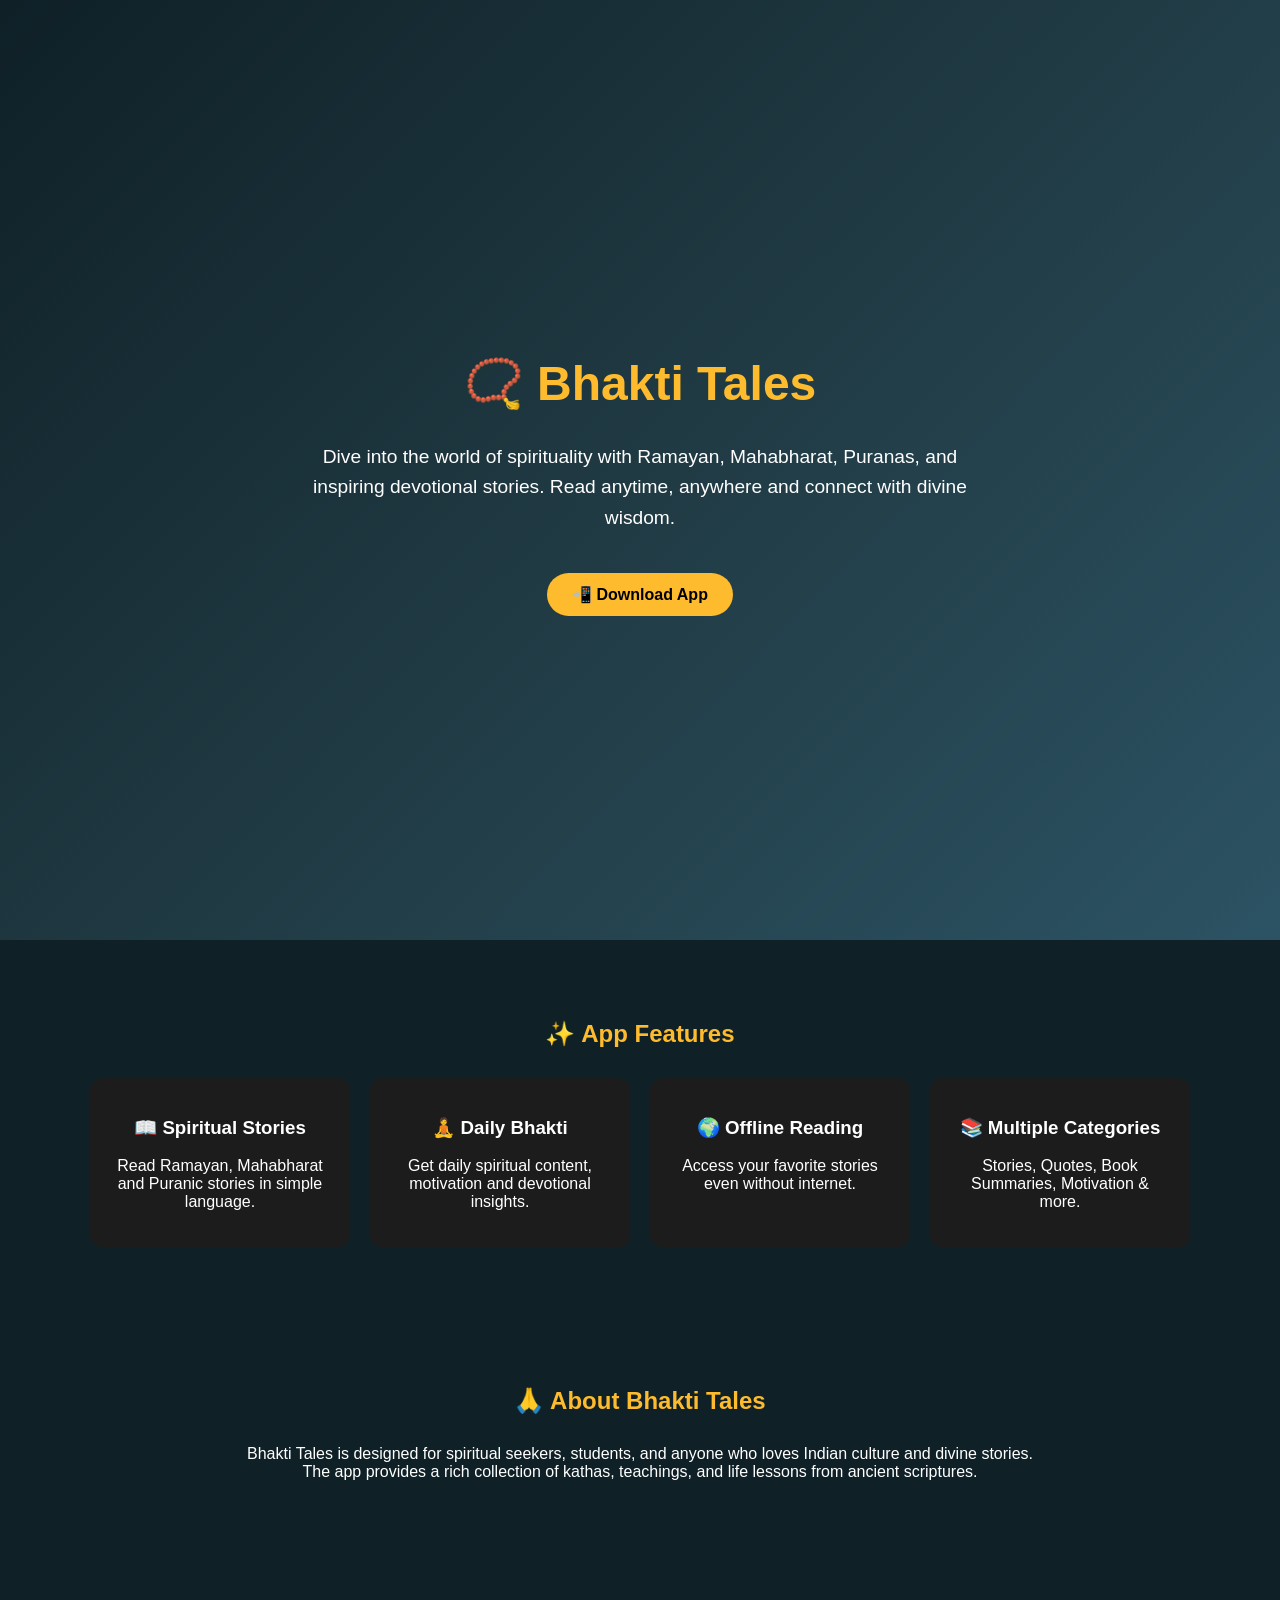
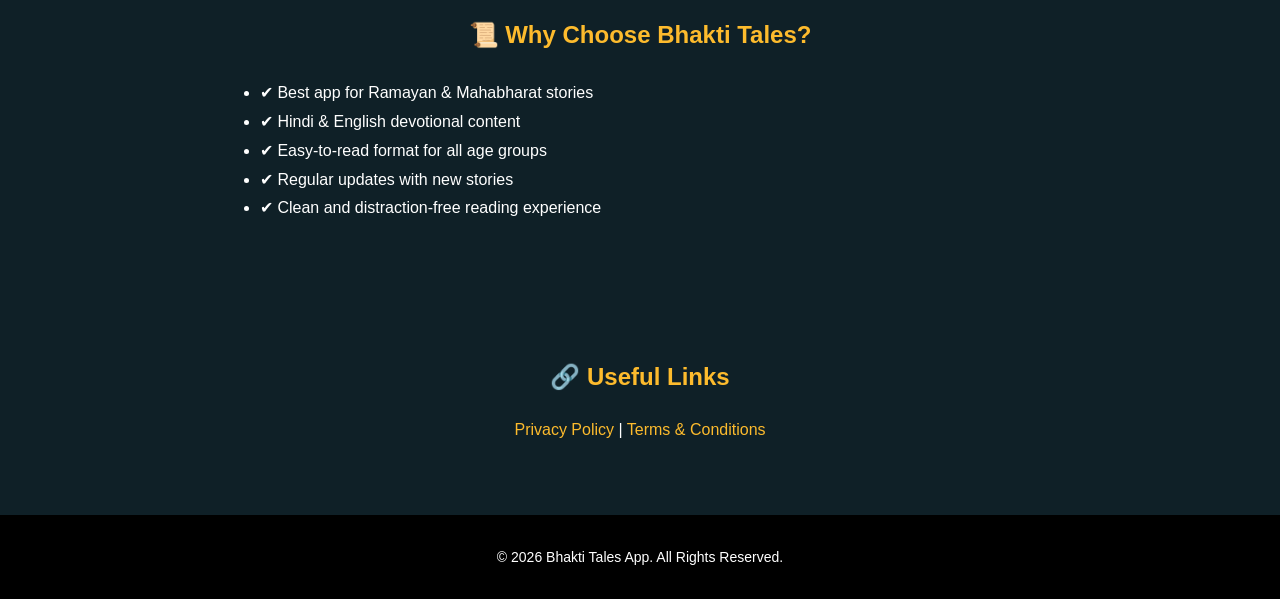
==== apps/bhakti-tales/index.html @ 16e6bbae "created landing page for bhakti tales" ====
<!DOCTYPE html>
<html lang="en">
<head>
<meta charset="UTF-8">
<meta name="viewport" content="width=device-width, initial-scale=1.0">

<title>Bhakti Tales App – Read Spiritual Stories, Ramayan, Mahabharat Kathas</title>

<meta name="description" content="Bhakti Tales is a devotional storytelling app with Ramayan, Mahabharat, Puranas, motivational stories, and spiritual content in Hindi & English. Read anytime, anywhere.">
<meta name="keywords" content="Bhakti Tales, Ramayan stories app, Mahabharat kathas, devotional stories, Hindu stories app, spiritual app India, Hindi stories app">

<meta name="author" content="Bhakti Tales">

<!-- Open Graph -->
<meta property="og:title" content="Bhakti Tales App – Spiritual Stories & Kathas">
<meta property="og:description" content="Explore Ramayan, Mahabharat, Puranas and devotional stories in one app.">
<meta property="og:type" content="website">

<style>
body{
    margin:0;
    font-family: 'Segoe UI', Tahoma, Geneva, Verdana, sans-serif;
    background:#0f2027;
    color:#fff;
}

/* HERO */
.hero{
    height:100vh;
    display:flex;
    flex-direction:column;
    justify-content:center;
    align-items:center;
    text-align:center;
    background: linear-gradient(135deg,#0f2027,#203a43,#2c5364);
    padding:20px;
}

.hero h1{
    font-size:3rem;
    margin-bottom:10px;
    color:#fdbb2d;
}

.hero p{
    max-width:700px;
    font-size:1.2rem;
    line-height:1.6;
}

.btn{
    margin-top:20px;
    padding:12px 25px;
    background:#fdbb2d;
    color:#000;
    border:none;
    border-radius:30px;
    text-decoration:none;
    font-weight:bold;
    transition:0.3s;
}

.btn:hover{
    background:#ff9800;
}

/* SECTION */
.section{
    padding:60px 20px;
    max-width:1100px;
    margin:auto;
}

.section h2{
    text-align:center;
    margin-bottom:30px;
    color:#fdbb2d;
}

/* FEATURES */
.features{
    display:grid;
    grid-template-columns:repeat(auto-fit,minmax(250px,1fr));
    gap:20px;
}

.card{
    background:#1c1c1c;
    padding:20px;
    border-radius:12px;
    text-align:center;
    transition:0.3s;
}

.card:hover{
    transform:translateY(-5px);
}

/* FOOTER */
.footer{
    text-align:center;
    padding:20px;
    background:#000;
    font-size:14px;
}

a{
    color:#fdbb2d;
    text-decoration:none;
}
</style>

</head>

<body>

<!-- HERO -->
<div class="hero">
    <h1>📿 Bhakti Tales</h1>
    <p>
        Dive into the world of spirituality with Ramayan, Mahabharat, Puranas, and inspiring devotional stories. 
        Read anytime, anywhere and connect with divine wisdom.
    </p>
    <a href="#" class="btn">📲 Download App</a>
</div>

<!-- FEATURES -->
<div class="section">
    <h2>✨ App Features</h2>
    <div class="features">

        <div class="card">
            <h3>📖 Spiritual Stories</h3>
            <p>Read Ramayan, Mahabharat and Puranic stories in simple language.</p>
        </div>

        <div class="card">
            <h3>🧘 Daily Bhakti</h3>
            <p>Get daily spiritual content, motivation and devotional insights.</p>
        </div>

        <div class="card">
            <h3>🌍 Offline Reading</h3>
            <p>Access your favorite stories even without internet.</p>
        </div>

        <div class="card">
            <h3>📚 Multiple Categories</h3>
            <p>Stories, Quotes, Book Summaries, Motivation & more.</p>
        </div>

    </div>
</div>

<!-- ABOUT -->
<div class="section">
    <h2>🙏 About Bhakti Tales</h2>
    <p style="text-align:center; max-width:800px; margin:auto;">
        Bhakti Tales is designed for spiritual seekers, students, and anyone who loves Indian culture and divine stories.
        The app provides a rich collection of kathas, teachings, and life lessons from ancient scriptures.
    </p>
</div>

<!-- SEO CONTENT -->
<div class="section">
    <h2>📜 Why Choose Bhakti Tales?</h2>
    <ul style="max-width:800px; margin:auto; line-height:1.8;">
        <li>✔ Best app for Ramayan & Mahabharat stories</li>
        <li>✔ Hindi & English devotional content</li>
        <li>✔ Easy-to-read format for all age groups</li>
        <li>✔ Regular updates with new stories</li>
        <li>✔ Clean and distraction-free reading experience</li>
    </ul>
</div>

<!-- LINKS -->
<div class="section" style="text-align:center;">
    <h2>🔗 Useful Links</h2>
    <p>
        <a href="privacy.html">Privacy Policy</a> |
        <a href="#">Terms & Conditions</a>
    </p>
</div>

<!-- FOOTER -->
<div class="footer">
    <p>© 2026 Bhakti Tales App. All Rights Reserved.</p>
</div>

</body>
</html>
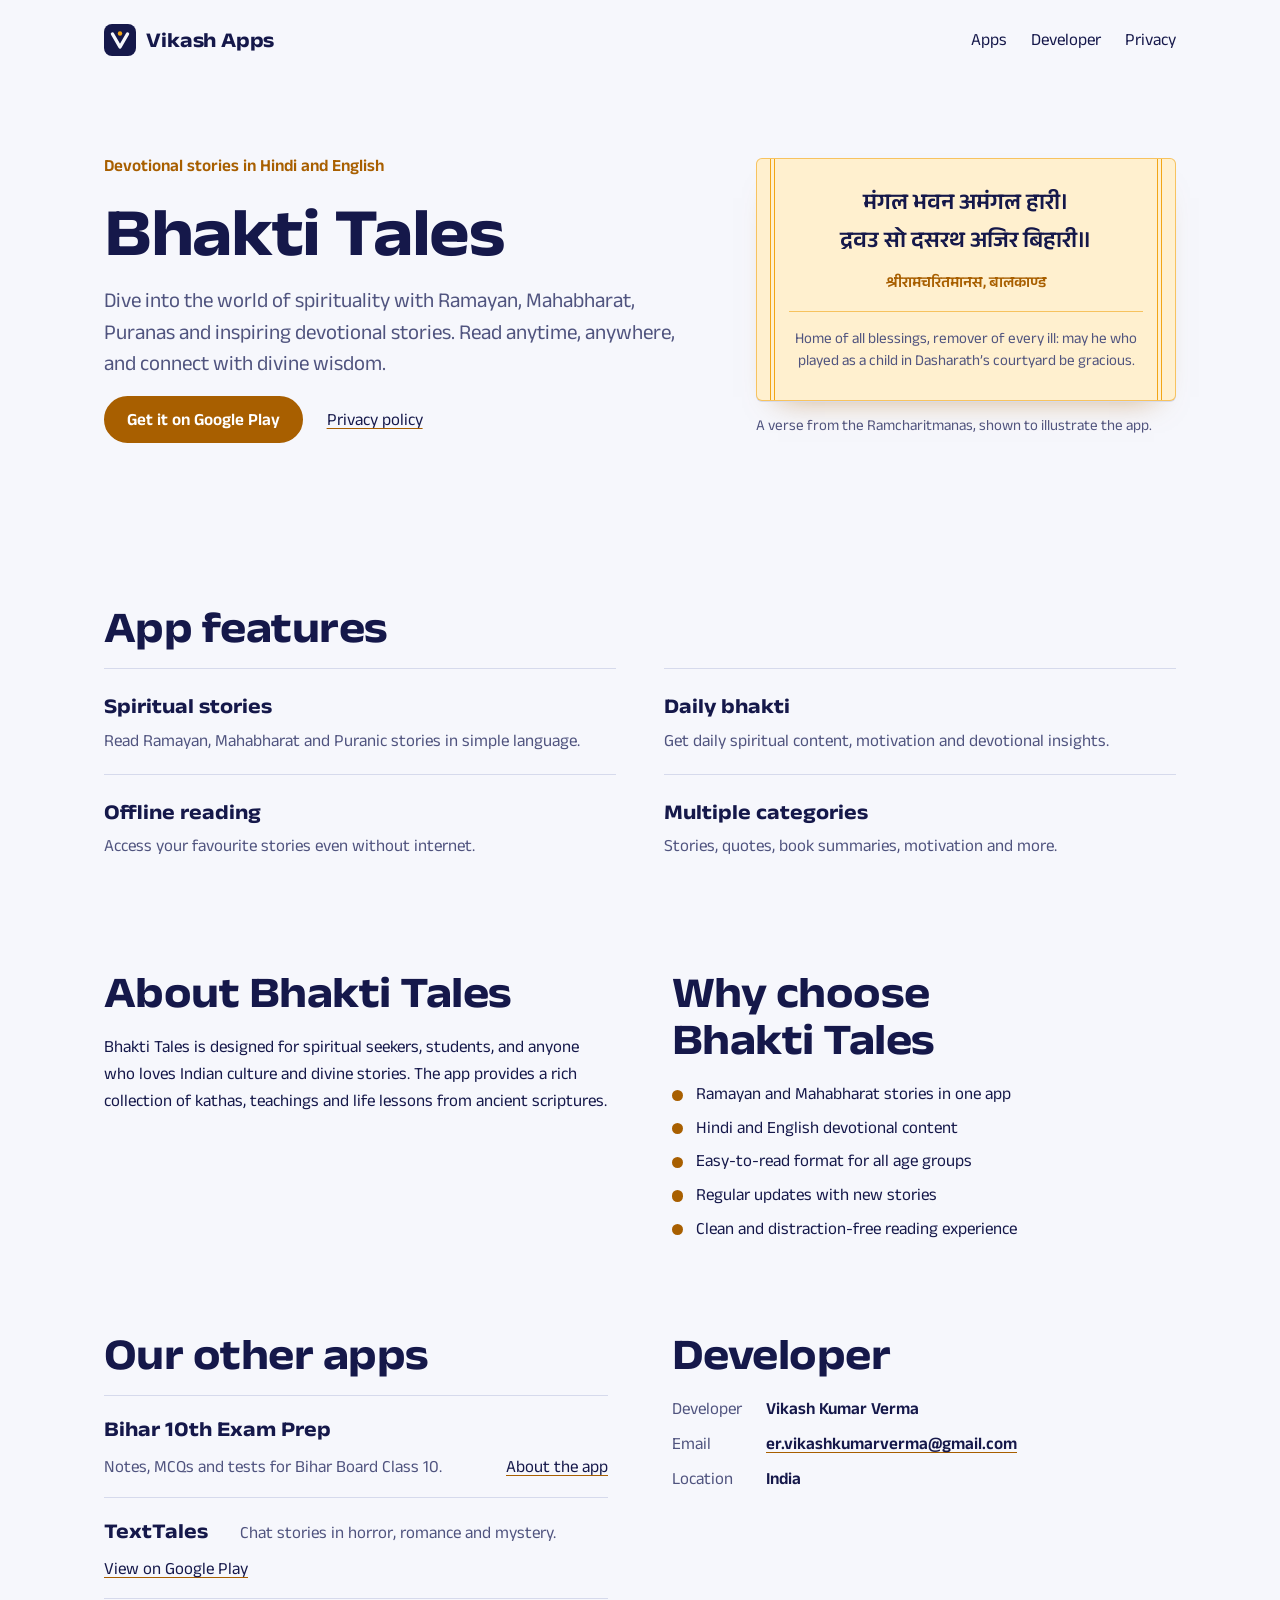
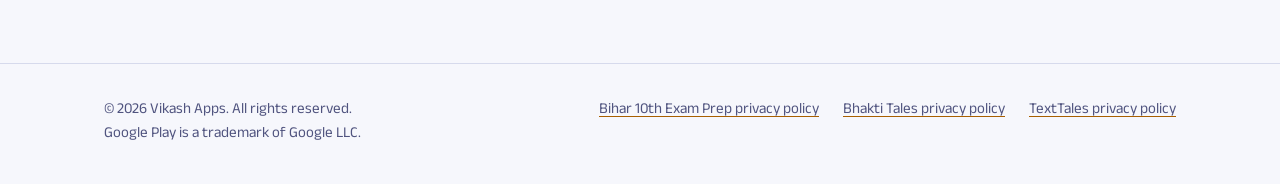
==== commit 13966a04: "Upgraded website" ====
--- a/apps/bhakti-tales/index.html
+++ b/apps/bhakti-tales/index.html
@@ -2,190 +2,116 @@
 <html lang="en">
 <head>
 <meta charset="UTF-8">
-<meta name="viewport" content="width=device-width, initial-scale=1.0">
+<meta name="viewport" content="width=device-width, initial-scale=1">
+<title>Bhakti Tales App – Read Spiritual Stories, Ramayan, Mahabharat Kathas</title>
+<meta name="description" content="Bhakti Tales is a devotional storytelling app with Ramayan, Mahabharat, Puranas, motivational stories, and spiritual content in Hindi &amp; English. Read anytime, anywhere.">
+<meta name="author" content="Vikash Kumar Verma">
+<link rel="canonical" href="https://vikashbhr.github.io/apps/bhakti-tales/">
+<meta property="og:type" content="website">
+<meta property="og:site_name" content="Vikash Apps">
+<meta property="og:title" content="Bhakti Tales App – Spiritual Stories & Kathas">
+<meta property="og:description" content="Bhakti Tales is a devotional storytelling app with Ramayan, Mahabharat, Puranas, motivational stories, and spiritual content in Hindi &amp; English. Read anytime, anywhere.">
+<meta property="og:url" content="https://vikashbhr.github.io/apps/bhakti-tales/">
+<meta property="og:image" content="https://vikashbhr.github.io/assets/og.png">
+<meta name="twitter:card" content="summary_large_image">
+<meta name="theme-color" content="#15184A">
+<link rel="icon" href="../../assets/favicon.svg" type="image/svg+xml">
+<link rel="preconnect" href="https://fonts.googleapis.com">
+<link rel="preconnect" href="https://fonts.gstatic.com" crossorigin>
+<link rel="stylesheet" href="https://fonts.googleapis.com/css2?family=Anek+Devanagari:wdth,wght@75..125,100..800&family=Anek+Latin:wdth,wght@75..125,100..800&display=swap">
+<link rel="stylesheet" href="../../assets/site.css">
+</head>
+<body data-app="bhakti">
+<a class="skip" href="#main">Skip to content</a>
 
-<title>Bhakti Tales App – Read Spiritual Stories, Ramayan, Mahabharat Kathas</title>
+<header class="wrap site-head">
+  <a class="brand" href="../../index.html"><svg viewBox="0 0 32 32" aria-hidden="true"><rect width="32" height="32" rx="8" style="fill:var(--ink)"/><path d="M8.5 10l7.5 13 7.5-13" fill="none" style="stroke:var(--paper)" stroke-width="3.4" stroke-linecap="round" stroke-linejoin="round"/><circle cx="16" cy="9.5" r="2.2" style="fill:var(--marigold-fill)"/></svg>Vikash Apps</a>
+  <nav class="site-nav" aria-label="Site">
+    <a href="../../index.html#apps">Apps</a>
+    <a href="../../index.html#developer">Developer</a>
+    <a href="../../index.html#privacy">Privacy</a>
+  </nav>
+</header>
 
-<meta name="description" content="Bhakti Tales is a devotional storytelling app with Ramayan, Mahabharat, Puranas, motivational stories, and spiritual content in Hindi & English. Read anytime, anywhere.">
-<meta name="keywords" content="Bhakti Tales, Ramayan stories app, Mahabharat kathas, devotional stories, Hindu stories app, spiritual app India, Hindi stories app">
+<main id="main">
+  <section class="wrap page-hero">
+    <div class="stack">
+      <p class="kicker">Devotional stories in Hindi and English</p>
+      <h1>Bhakti Tales</h1>
+      <p class="lede">Dive into the world of spirituality with Ramayan, Mahabharat, Puranas and inspiring devotional stories. Read anytime, anywhere, and connect with divine wisdom.</p>
+      <p class="actions"><a class="btn" href="https://play.google.com/store/apps/details?id=com.technovikash.bhaktitales" target="_blank" rel="noopener">Get it on Google Play</a><a href="privacy-policy.html">Privacy policy</a></p>
+    </div>
+    <figure class="specimen pothi" data-app="bhakti">
+        <div class="sheet">
+          <p class="verse" lang="hi">मंगल भवन अमंगल हारी।<br>द्रवउ सो दसरथ अजिर बिहारी॥</p>
+          <p class="verse-src" lang="hi">श्रीरामचरितमानस, बालकाण्ड</p>
+          <p class="verse-gloss">Home of all blessings, remover of every ill: may he who played as a child in Dasharath’s courtyard be gracious.</p>
+        </div>
+        <figcaption>A verse from the Ramcharitmanas, shown to illustrate the app.</figcaption>
+      </figure>
+  </section>
 
-<meta name="author" content="Bhakti Tales">
+  <section class="wrap section">
+    <div class="stack">
+      <h2>App features</h2>
+      <dl class="features">
+        <div><dt>Spiritual stories</dt><dd>Read Ramayan, Mahabharat and Puranic stories in simple language.</dd></div>
+        <div><dt>Daily bhakti</dt><dd>Get daily spiritual content, motivation and devotional insights.</dd></div>
+        <div><dt>Offline reading</dt><dd>Access your favourite stories even without internet.</dd></div>
+        <div><dt>Multiple categories</dt><dd>Stories, quotes, book summaries, motivation and more.</dd></div>
+      </dl>
+    </div>
+  </section>
 
-<!-- Open Graph -->
-<meta property="og:title" content="Bhakti Tales App – Spiritual Stories & Kathas">
-<meta property="og:description" content="Explore Ramayan, Mahabharat, Puranas and devotional stories in one app.">
-<meta property="og:type" content="website">
+  <section class="wrap section">
+    <div class="split">
+      <div class="stack">
+        <h2>About Bhakti Tales</h2>
+        <p>Bhakti Tales is designed for spiritual seekers, students, and anyone who loves Indian culture and divine stories. The app provides a rich collection of kathas, teachings and life lessons from ancient scriptures.</p>
+      </div>
+      <div class="stack">
+        <h2>Why choose Bhakti Tales</h2>
+        <ul class="ticks" style="grid-template-columns:1fr">
+          <li>Ramayan and Mahabharat stories in one app</li>
+          <li>Hindi and English devotional content</li>
+          <li>Easy-to-read format for all age groups</li>
+          <li>Regular updates with new stories</li>
+          <li>Clean and distraction-free reading experience</li>
+        </ul>
+      </div>
+    </div>
+  </section>
 
-<style>
-body{
-    margin:0;
-    font-family: 'Segoe UI', Tahoma, Geneva, Verdana, sans-serif;
-    background:#0f2027;
-    color:#fff;
-}
+  <section class="wrap section">
+    <div class="split">
+      <div class="stack">
+        <h2>Our other apps</h2>
+        <ul class="other">
+          <li><strong>Bihar 10th Exam Prep</strong><span>Notes, MCQs and tests for Bihar Board Class 10.</span><a href="../../apps/bihar-10th/home.html">About the app</a></li>
+          <li><strong>TextTales</strong><span>Chat stories in horror, romance and mystery.</span><a href="https://play.google.com/store/apps/details?id=com.texttales.app" target="_blank" rel="noopener">View on Google Play</a></li>
+        </ul>
+      </div>
+      <div class="stack">
+        <h2>Developer</h2>
+        <dl class="facts">
+        <dt>Developer</dt><dd>Vikash Kumar Verma</dd>
+        <dt>Email</dt><dd><a href="mailto:er.vikashkumarverma@gmail.com">er.vikashkumarverma@gmail.com</a></dd>
+        <dt>Location</dt><dd>India</dd>
+      </dl>
+      </div>
+    </div>
+  </section>
+</main>
 
-/* HERO */
-.hero{
-    height:100vh;
-    display:flex;
-    flex-direction:column;
-    justify-content:center;
-    align-items:center;
-    text-align:center;
-    background: linear-gradient(135deg,#0f2027,#203a43,#2c5364);
-    padding:20px;
-}
-
-.hero h1{
-    font-size:3rem;
-    margin-bottom:10px;
-    color:#fdbb2d;
-}
-
-.hero p{
-    max-width:700px;
-    font-size:1.2rem;
-    line-height:1.6;
-}
-
-.btn{
-    margin-top:20px;
-    padding:12px 25px;
-    background:#fdbb2d;
-    color:#000;
-    border:none;
-    border-radius:30px;
-    text-decoration:none;
-    font-weight:bold;
-    transition:0.3s;
-}
-
-.btn:hover{
-    background:#ff9800;
-}
-
-/* SECTION */
-.section{
-    padding:60px 20px;
-    max-width:1100px;
-    margin:auto;
-}
-
-.section h2{
-    text-align:center;
-    margin-bottom:30px;
-    color:#fdbb2d;
-}
-
-/* FEATURES */
-.features{
-    display:grid;
-    grid-template-columns:repeat(auto-fit,minmax(250px,1fr));
-    gap:20px;
-}
-
-.card{
-    background:#1c1c1c;
-    padding:20px;
-    border-radius:12px;
-    text-align:center;
-    transition:0.3s;
-}
-
-.card:hover{
-    transform:translateY(-5px);
-}
-
-/* FOOTER */
-.footer{
-    text-align:center;
-    padding:20px;
-    background:#000;
-    font-size:14px;
-}
-
-a{
-    color:#fdbb2d;
-    text-decoration:none;
-}
-</style>
-
-</head>
-
-<body>
-
-<!-- HERO -->
-<div class="hero">
-    <h1>📿 Bhakti Tales</h1>
-    <p>
-        Dive into the world of spirituality with Ramayan, Mahabharat, Puranas, and inspiring devotional stories. 
-        Read anytime, anywhere and connect with divine wisdom.
-    </p>
-    <a href="#" class="btn">📲 Download App</a>
-</div>
-
-<!-- FEATURES -->
-<div class="section">
-    <h2>✨ App Features</h2>
-    <div class="features">
-
-        <div class="card">
-            <h3>📖 Spiritual Stories</h3>
-            <p>Read Ramayan, Mahabharat and Puranic stories in simple language.</p>
-        </div>
-
-        <div class="card">
-            <h3>🧘 Daily Bhakti</h3>
-            <p>Get daily spiritual content, motivation and devotional insights.</p>
-        </div>
-
-        <div class="card">
-            <h3>🌍 Offline Reading</h3>
-            <p>Access your favorite stories even without internet.</p>
-        </div>
-
-        <div class="card">
-            <h3>📚 Multiple Categories</h3>
-            <p>Stories, Quotes, Book Summaries, Motivation & more.</p>
-        </div>
-
-    </div>
-</div>
-
-<!-- ABOUT -->
-<div class="section">
-    <h2>🙏 About Bhakti Tales</h2>
-    <p style="text-align:center; max-width:800px; margin:auto;">
-        Bhakti Tales is designed for spiritual seekers, students, and anyone who loves Indian culture and divine stories.
-        The app provides a rich collection of kathas, teachings, and life lessons from ancient scriptures.
-    </p>
-</div>
-
-<!-- SEO CONTENT -->
-<div class="section">
-    <h2>📜 Why Choose Bhakti Tales?</h2>
-    <ul style="max-width:800px; margin:auto; line-height:1.8;">
-        <li>✔ Best app for Ramayan & Mahabharat stories</li>
-        <li>✔ Hindi & English devotional content</li>
-        <li>✔ Easy-to-read format for all age groups</li>
-        <li>✔ Regular updates with new stories</li>
-        <li>✔ Clean and distraction-free reading experience</li>
+<footer class="site-foot">
+  <div class="wrap">
+    <p>© 2026 Vikash Apps. All rights reserved.<br>Google Play is a trademark of Google LLC.</p>
+    <ul>
+        <li><a href="../../apps/bihar-10th/index.html">Bihar 10th Exam Prep privacy policy</a></li>
+        <li><a href="../../apps/bhakti-tales/privacy-policy.html">Bhakti Tales privacy policy</a></li>
+        <li><a href="https://docs.google.com/document/d/e/2PACX-1vSJL7iEeEWvZIRmmM9pY1rdnHehLay3PUbqxiOf6uRe9yVZth0MRmSQ5HEycpHr0QEhHOxhDIHGWDXw/pub" target="_blank" rel="noopener">TextTales privacy policy</a></li>
     </ul>
-</div>
-
-<!-- LINKS -->
-<div class="section" style="text-align:center;">
-    <h2>🔗 Useful Links</h2>
-    <p>
-        <a href="privacy.html">Privacy Policy</a> |
-        <a href="#">Terms & Conditions</a>
-    </p>
-</div>
-
-<!-- FOOTER -->
-<div class="footer">
-    <p>© 2026 Bhakti Tales App. All Rights Reserved.</p>
-</div>
-
+  </div>
+</footer>
 </body>
-</html>+</html>
--- a/assets/site.css
+++ b/assets/site.css
@@ -0,0 +1,317 @@
+/* Vikash Apps — shared stylesheet
+   Layout: a left-aligned page in ink on cool paper. Each app is shown as a paper
+   "specimen" in its own material (an OMR answer sheet, a pothi page, a chat thread);
+   the specimens carry the colour, everything around them stays quiet. */
+
+:root {
+  /* colour */
+  --paper: #F6F7FC;          /* cool answer-sheet white */
+  --sheet: #FFFFFF;
+  --ink: #15184A;            /* blue-black pen ink */
+  --ink-soft: #50547F;
+  --rule: #D6DAEC;
+  --omr: #C2185B;            /* the magenta OMR sheets are printed in */
+  --omr-tint: #FCE6EF;
+  --marigold: #A85F00;
+  --marigold-fill: #F2A516;
+  --marigold-tint: #FFF0CF;
+  --teal: #0A7268;
+  --teal-tint: #DBF1EE;
+  --accent: var(--ink);
+  --accent-tint: #E6E8F7;
+  --on-accent: #FFFFFF;
+
+  /* type */
+  --font: "Anek Latin", "Anek Devanagari", system-ui, -apple-system, "Segoe UI", Roboto, "Noto Sans", Arial, sans-serif;
+  --font-hi: "Anek Devanagari", "Anek Latin", "Noto Sans Devanagari", "Nirmala UI", Mangal, sans-serif;
+  --step--1: 0.9375rem;
+  --step-0: 1.0625rem;
+  --step-1: 1.3125rem;
+  --step-2: 1.75rem;
+  --step-3: clamp(2rem, 1.4rem + 2.4vw, 2.75rem);
+  --step-4: clamp(2.4rem, 1.3rem + 4.6vw, 4.25rem);
+
+  /* space */
+  --gutter: clamp(1rem, 4vw, 2.5rem);
+  --section: clamp(3rem, 7vw, 5.5rem);
+}
+
+@media (prefers-color-scheme: dark) {
+  :root:not([data-theme="light"]) {
+    --paper: #0C0E2A;
+    --sheet: #151840;
+    --ink: #ECEEFC;
+    --ink-soft: #A8ADD8;
+    --rule: #2A2E63;
+    --omr: #FF7DB0;
+    --omr-tint: #3A1232;
+    --marigold: #FFBE55;
+    --marigold-fill: #F2A516;
+    --marigold-tint: #33250B;
+    --teal: #5AD6C6;
+    --teal-tint: #0E3536;
+    --accent-tint: #1F2357;
+    --on-accent: #0C0E2A;
+    color-scheme: dark;
+  }
+}
+
+:root[data-theme="dark"] {
+  --paper: #0C0E2A;
+  --sheet: #151840;
+  --ink: #ECEEFC;
+  --ink-soft: #A8ADD8;
+  --rule: #2A2E63;
+  --omr: #FF7DB0;
+  --omr-tint: #3A1232;
+  --marigold: #FFBE55;
+  --marigold-fill: #F2A516;
+  --marigold-tint: #33250B;
+  --teal: #5AD6C6;
+  --teal-tint: #0E3536;
+  --accent-tint: #1F2357;
+  --on-accent: #0C0E2A;
+  color-scheme: dark;
+}
+
+/* Each app carries its own colour */
+[data-app="bihar"]     { --accent: var(--omr);      --accent-tint: var(--omr-tint); }
+[data-app="bhakti"]    { --accent: var(--marigold); --accent-tint: var(--marigold-tint); }
+[data-app="texttales"] { --accent: var(--teal);     --accent-tint: var(--teal-tint); }
+
+/* ---------- base ---------- */
+
+*, *::before, *::after { box-sizing: border-box; }
+
+html { -webkit-text-size-adjust: 100%; text-size-adjust: 100%; scroll-behavior: smooth; }
+
+body {
+  margin: 0;
+  background: var(--paper);
+  color: var(--ink);
+  font-family: var(--font);
+  font-size: var(--step-0);
+  font-weight: 400;
+  line-height: 1.6;
+  -webkit-font-smoothing: antialiased;
+}
+
+[lang="hi"] { font-family: var(--font-hi); }
+
+h1, h2, h3 {
+  margin: 0;
+  font-weight: 700;
+  font-stretch: 112%;
+  line-height: 1.08;
+  letter-spacing: -0.012em;
+  text-wrap: balance;
+}
+h1 { font-size: var(--step-4); line-height: 1.02; letter-spacing: -0.02em; }
+h2 { font-size: var(--step-3); }
+h3 { font-size: var(--step-2); }
+
+p, ul, ol, dl, figure, fieldset { margin: 0; padding: 0; }
+ul, ol { list-style: none; }
+img, svg { max-width: 100%; }
+
+a { color: inherit; text-decoration-line: underline; text-decoration-thickness: 0.08em; text-underline-offset: 0.2em; text-decoration-color: var(--accent); }
+a:hover { text-decoration-thickness: 0.16em; }
+
+:focus-visible { outline: 3px solid var(--accent); outline-offset: 3px; border-radius: 4px; }
+
+.skip { position: absolute; left: var(--gutter); top: -4rem; background: var(--ink); color: var(--paper); padding: 0.5rem 1rem; border-radius: 999px; z-index: 10; }
+.skip:focus { top: 0.75rem; }
+
+.wrap { max-width: 72rem; margin-inline: auto; padding-inline: var(--gutter); }
+.section { padding-block: var(--section); }
+.section + .section { padding-block-start: 0; }
+.stack { display: grid; grid-template-columns: minmax(0, 1fr); gap: 1.1rem; }
+.measure { max-width: 40rem; }
+.soft { color: var(--ink-soft); }
+.small { font-size: var(--step--1); }
+
+/* ---------- header and footer ---------- */
+
+.site-head { display: flex; flex-wrap: wrap; align-items: center; justify-content: space-between; gap: 0.75rem 2rem; padding-block: 1.25rem; }
+.brand { display: inline-flex; align-items: center; gap: 0.65rem; font-weight: 700; font-stretch: 112%; font-size: var(--step-1); letter-spacing: -0.01em; text-decoration: none; }
+.brand svg { width: 2rem; height: 2rem; flex: none; }
+.site-nav { display: flex; flex-wrap: wrap; gap: 0.25rem 1.5rem; }
+.site-nav a { text-decoration: none; padding-block: 0.35rem; border-bottom: 2px solid transparent; }
+.site-nav a:hover, .site-nav a[aria-current="page"] { border-bottom-color: var(--accent); }
+
+.site-foot { border-top: 1px solid var(--rule); margin-top: clamp(2.5rem, 6vw, 4rem); }
+main > .section:last-child { padding-block-end: 0; }
+.site-foot .wrap { display: flex; flex-wrap: wrap; justify-content: space-between; gap: 1rem 2.5rem; padding-block: 2rem 2.5rem; color: var(--ink-soft); font-size: var(--step--1); }
+.site-foot ul { display: flex; flex-wrap: wrap; gap: 0.35rem 1.5rem; }
+
+/* ---------- buttons ---------- */
+
+.actions { display: flex; flex-wrap: wrap; align-items: center; gap: 0.75rem 1.5rem; }
+.btn {
+  display: inline-flex; align-items: center; gap: 0.55rem;
+  padding: 0.7rem 1.3rem;
+  background: var(--accent); color: var(--on-accent);
+  border: 2px solid var(--accent); border-radius: 999px;
+  font-weight: 600; line-height: 1.2; text-decoration: none;
+  transition: background-color 0.15s ease, color 0.15s ease;
+}
+.btn:hover { background: transparent; color: var(--accent); }
+.btn svg { width: 1.05em; height: 1.05em; flex: none; }
+
+/* ---------- home hero ---------- */
+
+.hero { padding-block: clamp(2rem, 6vw, 4.5rem) clamp(2rem, 5vw, 3.5rem); display: grid; grid-template-columns: minmax(0, 1fr); gap: 1.5rem; }
+.hero h1 { max-width: 17em; }
+.lede { font-size: var(--step-1); line-height: 1.5; max-width: 36rem; color: var(--ink-soft); }
+
+/* ---------- specimens ---------- */
+
+.desk { display: grid; grid-template-columns: 4fr 4fr 3fr; gap: clamp(1rem, 2.5vw, 2rem); align-items: start; }
+.desk .specimen:nth-child(2) { margin-top: 2.5rem; }
+.desk .specimen:nth-child(3) { margin-top: 1rem; }
+.desk-note { margin-top: 1.25rem; }
+
+.specimen { display: grid; grid-template-columns: minmax(0, 1fr); gap: 0.8rem; min-width: 0; }
+.specimen figcaption { font-size: var(--step--1); color: var(--ink-soft); }
+.specimen figcaption a { color: var(--ink); font-weight: 600; }
+
+.sheet {
+  position: relative;
+  background: var(--sheet);
+  border: 1px solid var(--rule);
+  border-radius: 6px;
+  box-shadow: 0 1px 0 var(--rule), 0 18px 30px -22px color-mix(in srgb, var(--accent) 55%, transparent);
+  padding: 1.25rem 1.25rem 1.25rem 2.5rem;
+  min-width: 0;
+}
+
+/* OMR answer sheet */
+.omr .sheet { border-color: var(--omr); }
+.omr .sheet::before { /* timing marks down the edge */
+  content: ""; position: absolute; left: 0.8rem; top: 1.1rem; bottom: 1.1rem; width: 0.55rem;
+  background: repeating-linear-gradient(to bottom, var(--ink) 0 0.3rem, transparent 0.3rem 1.05rem);
+}
+.sheet-head { display: flex; flex-wrap: wrap; justify-content: space-between; gap: 0.25rem 1rem; padding-bottom: 0.6rem; margin-bottom: 0.9rem; border-bottom: 1.5px solid var(--omr); color: var(--omr); font-weight: 600; font-size: var(--step--1); }
+.omr fieldset { border: 0; min-width: 0; display: grid; gap: 0.45rem; }
+.omr legend { padding: 0; margin-bottom: 0.7rem; font-size: var(--step-1); font-weight: 600; line-height: 1.45; }
+.omr label { position: relative; display: flex; align-items: center; gap: 0.75rem; padding: 0.2rem 0; cursor: pointer; }
+.omr input { position: absolute; opacity: 0; inset: 0 auto 0 0; width: 2rem; height: 100%; margin: 0; cursor: pointer; }
+.bubble {
+  flex: none; width: 1.9rem; height: 1.9rem; display: grid; place-items: center;
+  border: 1.5px solid var(--omr); border-radius: 50%;
+  color: var(--omr); font-size: 0.8125rem; font-weight: 600; line-height: 1;
+  transition: background-color 0.15s ease;
+}
+.omr label:hover .bubble { background: var(--omr-tint); }
+.omr input:checked + .bubble { background: var(--ink); border-color: var(--ink); color: var(--sheet); }
+.omr input:focus-visible + .bubble { outline: 3px solid var(--omr); outline-offset: 3px; }
+.omr-result { margin-top: 0.9rem; padding-top: 0.7rem; border-top: 1px dashed var(--rule); font-size: var(--step--1); color: var(--ink-soft); min-height: 2.6rem; }
+.omr-result .right, .omr-result .wrong { display: none; color: var(--ink); font-weight: 600; }
+.omr:has(input:checked) .omr-result .hint { display: none; }
+.omr:has(input[value="b"]:checked) .omr-result .right { display: inline; }
+.omr:has(input:checked:not([value="b"])) .omr-result .wrong { display: inline; }
+
+/* Pothi page */
+.pothi .sheet { background: var(--marigold-tint); border-color: color-mix(in srgb, var(--marigold-fill) 60%, transparent); padding: 1.75rem 2rem; text-align: center; }
+.pothi .sheet::before, .pothi .sheet::after { /* double margin rules, as on a manuscript leaf */
+  content: ""; position: absolute; top: 0; bottom: 0; width: 5px;
+  border-inline: 1.5px solid var(--marigold-fill);
+}
+.pothi .sheet::before { left: 0.8rem; }
+.pothi .sheet::after { right: 0.8rem; }
+.verse { font-size: clamp(1.2rem, 1rem + 0.7vw, 1.4rem); font-weight: 600; line-height: 1.7; color: var(--ink); }
+.verse-src { margin-top: 0.6rem; font-size: var(--step--1); color: var(--marigold); font-weight: 600; }
+.verse-gloss { margin-top: 0.9rem; padding-top: 0.9rem; border-top: 1px solid color-mix(in srgb, var(--marigold-fill) 60%, transparent); font-size: var(--step--1); color: var(--ink-soft); line-height: 1.5; }
+
+/* Chat thread */
+.chat .sheet { padding: 1rem; display: grid; gap: 0.5rem; background: var(--teal-tint); border-color: color-mix(in srgb, var(--teal) 35%, transparent); }
+.chat-who { font-size: var(--step--1); font-weight: 600; color: var(--teal); padding-bottom: 0.5rem; margin-bottom: 0.25rem; border-bottom: 1px solid color-mix(in srgb, var(--teal) 30%, transparent); }
+.msg { max-width: 88%; padding: 0.5rem 0.8rem; border-radius: 1rem; line-height: 1.35; font-size: var(--step--1); }
+.msg.in { justify-self: start; background: var(--sheet); border-bottom-left-radius: 0.25rem; }
+.msg.out { justify-self: end; background: var(--teal); color: var(--on-accent); border-bottom-right-radius: 0.25rem; }
+.typing { display: inline-flex; gap: 0.3rem; align-items: center; padding-block: 0.75rem; }
+.typing i { width: 0.4rem; height: 0.4rem; border-radius: 50%; background: var(--ink-soft); animation: typing 1.2s infinite ease-in-out; }
+.typing i:nth-child(2) { animation-delay: 0.15s; }
+.typing i:nth-child(3) { animation-delay: 0.3s; }
+@keyframes typing { 0%, 60%, 100% { opacity: 0.35; transform: none; } 30% { opacity: 1; transform: translateY(-3px); } }
+
+/* ---------- app list (home) ---------- */
+
+.app { display: grid; grid-template-columns: 4fr 8fr; gap: 1.25rem clamp(1.5rem, 4vw, 3rem); padding-block: clamp(1.75rem, 4vw, 2.75rem); border-top: 1px solid var(--rule); }
+.app:last-child { border-bottom: 1px solid var(--rule); }
+.app-id { display: flex; gap: 1rem; align-items: flex-start; min-width: 0; }
+.app-id h3 { font-size: var(--step-2); }
+.app-kind { color: var(--accent); font-weight: 600; margin-top: 0.3rem; }
+.app-mark { flex: none; width: 3.25rem; height: 3.25rem; display: grid; place-items: center; border-radius: 0.9rem; background: var(--accent-tint); color: var(--accent); }
+.app-mark svg { width: 1.75rem; height: 1.75rem; }
+.app-body { display: grid; grid-template-columns: minmax(0, 1fr); gap: 1.1rem; min-width: 0; }
+.app-body > p:first-child { font-size: var(--step-1); line-height: 1.5; max-width: 38rem; }
+
+.ticks { display: grid; grid-template-columns: repeat(auto-fit, minmax(13rem, 1fr)); gap: 0.4rem 2rem; max-width: 44rem; }
+.ticks li { position: relative; padding-left: 1.5rem; }
+.ticks li::before { content: ""; position: absolute; left: 0; top: 0.55em; width: 0.7rem; height: 0.7rem; border-radius: 50%; background: var(--accent); }
+
+/* ---------- facts (developer, privacy) ---------- */
+
+.split { display: grid; align-items: start; grid-template-columns: 1fr 1fr; gap: 2.5rem clamp(1.5rem, 5vw, 4rem); }
+.split > * { min-width: 0; }
+.facts { display: grid; grid-template-columns: max-content 1fr; gap: 0.5rem 1.5rem; }
+.facts dt { color: var(--ink-soft); }
+.facts dd { margin: 0; font-weight: 600; overflow-wrap: anywhere; }
+.links { display: grid; gap: 0.5rem; }
+
+/* ---------- app pages ---------- */
+
+.page-hero { display: grid; grid-template-columns: 7fr 5fr; gap: 2.5rem clamp(1.5rem, 5vw, 4rem); align-items: center; padding-block: clamp(2rem, 6vw, 4.5rem); }
+.page-hero > * { min-width: 0; }
+.page-hero h1 { font-size: var(--step-4); }
+.kicker { color: var(--accent); font-weight: 600; }
+
+.features { display: grid; grid-template-columns: repeat(2, 1fr); gap: 0 clamp(1.5rem, 4vw, 3rem); }
+.features > div { padding-block: 1.25rem; border-top: 1px solid var(--rule); min-width: 0; }
+.features dt { font-weight: 700; font-stretch: 112%; font-size: var(--step-1); }
+.features dd { margin: 0.25rem 0 0; color: var(--ink-soft); }
+
+.notice { border-left: 4px solid var(--accent); background: var(--accent-tint); padding: 1rem 1.25rem; border-radius: 0 6px 6px 0; max-width: 44rem; }
+
+.other { display: grid; gap: 0; }
+.other li { display: flex; flex-wrap: wrap; align-items: baseline; justify-content: space-between; gap: 0.5rem 2rem; padding-block: 1rem; border-top: 1px solid var(--rule); }
+.other li:last-child { border-bottom: 1px solid var(--rule); }
+.other strong { font-size: var(--step-1); font-stretch: 112%; }
+.other span { color: var(--ink-soft); flex: 1 1 18rem; }
+
+/* ---------- documents (privacy policies) ---------- */
+
+.doc { max-width: 44rem; padding-block: clamp(2rem, 5vw, 3.5rem) 0; display: grid; grid-template-columns: minmax(0, 1fr); gap: 1rem; }
+.doc h1 { font-size: var(--step-3); }
+.doc h2 { font-size: var(--step-1); margin-top: 1.5rem; line-height: 1.25; }
+.doc ul { list-style: disc; padding-left: 1.4rem; display: grid; gap: 0.35rem; }
+.doc ul::marker, .doc li::marker { color: var(--accent); }
+.doc-meta { color: var(--ink-soft); padding-bottom: 1rem; border-bottom: 1px solid var(--rule); }
+.doc a { overflow-wrap: anywhere; }
+
+/* ---------- not found ---------- */
+
+.lost { padding-block: clamp(3rem, 10vw, 7rem) 0; display: grid; grid-template-columns: minmax(0, 1fr); gap: 1.5rem; max-width: 40rem; }
+
+/* ---------- narrow screens ---------- */
+
+@media (max-width: 62rem) {
+  .desk { grid-template-columns: 1fr 1fr; }
+  .desk .specimen:nth-child(2) { margin-top: 0; }
+  .desk .specimen:nth-child(3) { margin-top: 0; grid-column: 1 / -1; max-width: 26rem; }
+}
+
+@media (max-width: 46rem) {
+  .desk, .app, .split, .page-hero, .features { grid-template-columns: 1fr; }
+  .desk .specimen:nth-child(3) { max-width: none; }
+  .page-hero { align-items: start; }
+  .facts { grid-template-columns: 1fr; gap: 0; }
+  .facts dd { margin-bottom: 0.7rem; }
+}
+
+@media (prefers-reduced-motion: reduce) {
+  html { scroll-behavior: auto; }
+  .typing i { animation: none; opacity: 0.7; }
+  .btn, .bubble { transition: none; }
+}
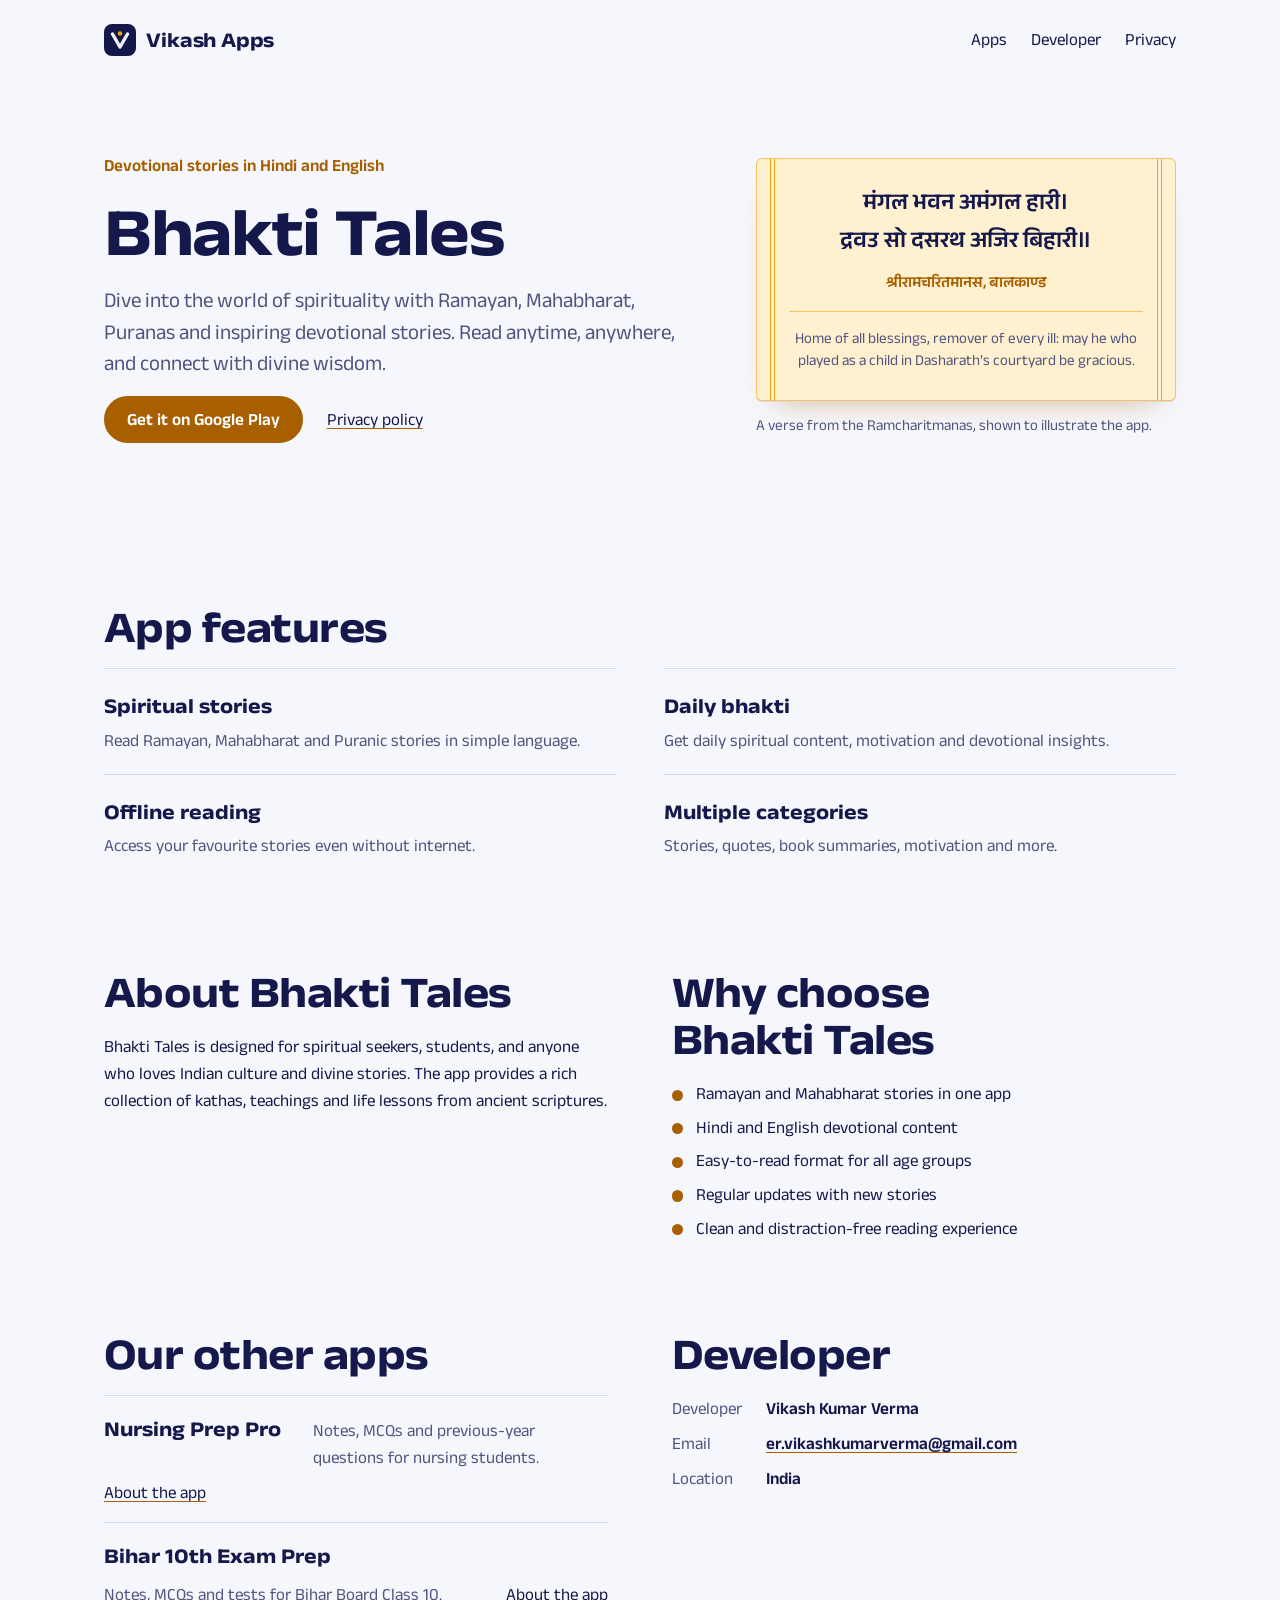
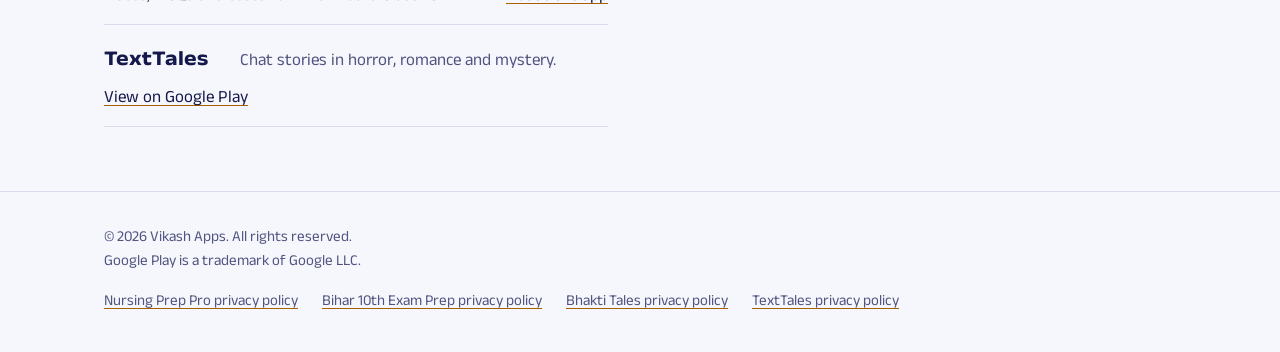
==== commit dea0980f: "updated nursing app page" ====
--- a/apps/bhakti-tales/index.html
+++ b/apps/bhakti-tales/index.html
@@ -87,6 +87,7 @@
       <div class="stack">
         <h2>Our other apps</h2>
         <ul class="other">
+          <li><strong>Nursing Prep Pro</strong><span>Notes, MCQs and previous-year questions for nursing students.</span><a href="../../apps/nursing-prep-pro/index.html">About the app</a></li>
           <li><strong>Bihar 10th Exam Prep</strong><span>Notes, MCQs and tests for Bihar Board Class 10.</span><a href="../../apps/bihar-10th/home.html">About the app</a></li>
           <li><strong>TextTales</strong><span>Chat stories in horror, romance and mystery.</span><a href="https://play.google.com/store/apps/details?id=com.texttales.app" target="_blank" rel="noopener">View on Google Play</a></li>
         </ul>
@@ -107,6 +108,7 @@
   <div class="wrap">
     <p>© 2026 Vikash Apps. All rights reserved.<br>Google Play is a trademark of Google LLC.</p>
     <ul>
+        <li><a href="../../apps/nursing-prep-pro/privacy-policy/index.html">Nursing Prep Pro privacy policy</a></li>
         <li><a href="../../apps/bihar-10th/index.html">Bihar 10th Exam Prep privacy policy</a></li>
         <li><a href="../../apps/bhakti-tales/privacy-policy.html">Bhakti Tales privacy policy</a></li>
         <li><a href="https://docs.google.com/document/d/e/2PACX-1vSJL7iEeEWvZIRmmM9pY1rdnHehLay3PUbqxiOf6uRe9yVZth0MRmSQ5HEycpHr0QEhHOxhDIHGWDXw/pub" target="_blank" rel="noopener">TextTales privacy policy</a></li>
--- a/assets/site.css
+++ b/assets/site.css
@@ -17,6 +17,8 @@
   --marigold-tint: #FFF0CF;
   --teal: #0A7268;
   --teal-tint: #DBF1EE;
+  --azure: #1558B0;
+  --azure-tint: #E3EEFC;
   --accent: var(--ink);
   --accent-tint: #E6E8F7;
   --on-accent: #FFFFFF;
@@ -50,6 +52,8 @@
     --marigold-tint: #33250B;
     --teal: #5AD6C6;
     --teal-tint: #0E3536;
+    --azure: #8DB8FF;
+    --azure-tint: #142A52;
     --accent-tint: #1F2357;
     --on-accent: #0C0E2A;
     color-scheme: dark;
@@ -69,6 +73,8 @@
   --marigold-tint: #33250B;
   --teal: #5AD6C6;
   --teal-tint: #0E3536;
+  --azure: #8DB8FF;
+  --azure-tint: #142A52;
   --accent-tint: #1F2357;
   --on-accent: #0C0E2A;
   color-scheme: dark;
@@ -78,6 +84,7 @@
 [data-app="bihar"]     { --accent: var(--omr);      --accent-tint: var(--omr-tint); }
 [data-app="bhakti"]    { --accent: var(--marigold); --accent-tint: var(--marigold-tint); }
 [data-app="texttales"] { --accent: var(--teal);     --accent-tint: var(--teal-tint); }
+[data-app="nursing"]   { --accent: var(--azure);    --accent-tint: var(--azure-tint); }
 
 /* ---------- base ---------- */
 
@@ -294,6 +301,33 @@
 
 .lost { padding-block: clamp(3rem, 10vw, 7rem) 0; display: grid; grid-template-columns: minmax(0, 1fr); gap: 1.5rem; max-width: 40rem; }
 
+/* ---------- Nursing Prep Pro additions ---------- */
+
+.omr[data-app="nursing"] { --omr: var(--azure); --omr-tint: var(--azure-tint); }
+
+.crumbs ol { display: flex; flex-wrap: wrap; gap: 0.2rem 0.6rem; font-size: var(--step--1); color: var(--ink-soft); }
+.crumbs li + li::before { content: "/"; margin-right: 0.6rem; color: var(--ink-soft); opacity: 0.6; }
+.crumbs [aria-current="page"] { color: var(--ink); font-weight: 600; }
+
+.app-mark-large { width: 4.5rem; height: 4.5rem; border-radius: 1.2rem; }
+.app-mark-large svg { width: 2.4rem; height: 2.4rem; }
+.app-icon { width: 4.5rem; height: 4.5rem; border-radius: 1.2rem; }
+
+.btn-pending, .btn-pending:hover { background: transparent; color: var(--ink-soft); border: 2px dashed var(--ink-soft); cursor: default; }
+
+.levels { display: grid; grid-template-columns: repeat(4, minmax(0, 1fr)); gap: 1.5rem clamp(1.25rem, 3vw, 2.5rem); margin-top: 0.75rem; }
+.levels li { position: relative; display: grid; gap: 0.3rem; align-content: start; padding-top: 1rem; border-top: 3px solid var(--accent); }
+.levels li:not(:last-child)::after { /* arrowhead pointing at the next level */
+  content: ""; position: absolute; top: -0.5rem; right: -0.1rem; width: 0.7rem; height: 0.7rem;
+  border: solid var(--accent); border-width: 3px 3px 0 0; transform: rotate(45deg);
+}
+.levels strong { font-size: var(--step-1); font-stretch: 112%; }
+.levels span { color: var(--ink-soft); }
+
+.confirm { border: 1.5px dashed var(--accent); background: var(--accent-tint); padding: 0.75rem 1rem; border-radius: 6px; }
+.confirm-inline { border: 1.5px dashed var(--accent); background: var(--accent-tint); padding: 0.05rem 0.5rem; border-radius: 6px; }
+.doc-end { border-bottom: 0; border-top: 1px solid var(--rule); padding-top: 1rem; margin-top: 1.5rem; }
+
 /* ---------- narrow screens ---------- */
 
 @media (max-width: 62rem) {
@@ -306,6 +340,10 @@
   .desk, .app, .split, .page-hero, .features { grid-template-columns: 1fr; }
   .desk .specimen:nth-child(3) { max-width: none; }
   .page-hero { align-items: start; }
+  .levels { grid-template-columns: minmax(0, 1fr); gap: 0; }
+  .levels li { padding: 0 0 1.5rem 1.25rem; border-top: 0; border-left: 3px solid var(--accent); }
+  .levels li:last-child { padding-bottom: 0; }
+  .levels li:not(:last-child)::after { top: auto; right: auto; bottom: -0.1rem; left: -0.5rem; transform: rotate(135deg); }
   .facts { grid-template-columns: 1fr; gap: 0; }
   .facts dd { margin-bottom: 0.7rem; }
 }
